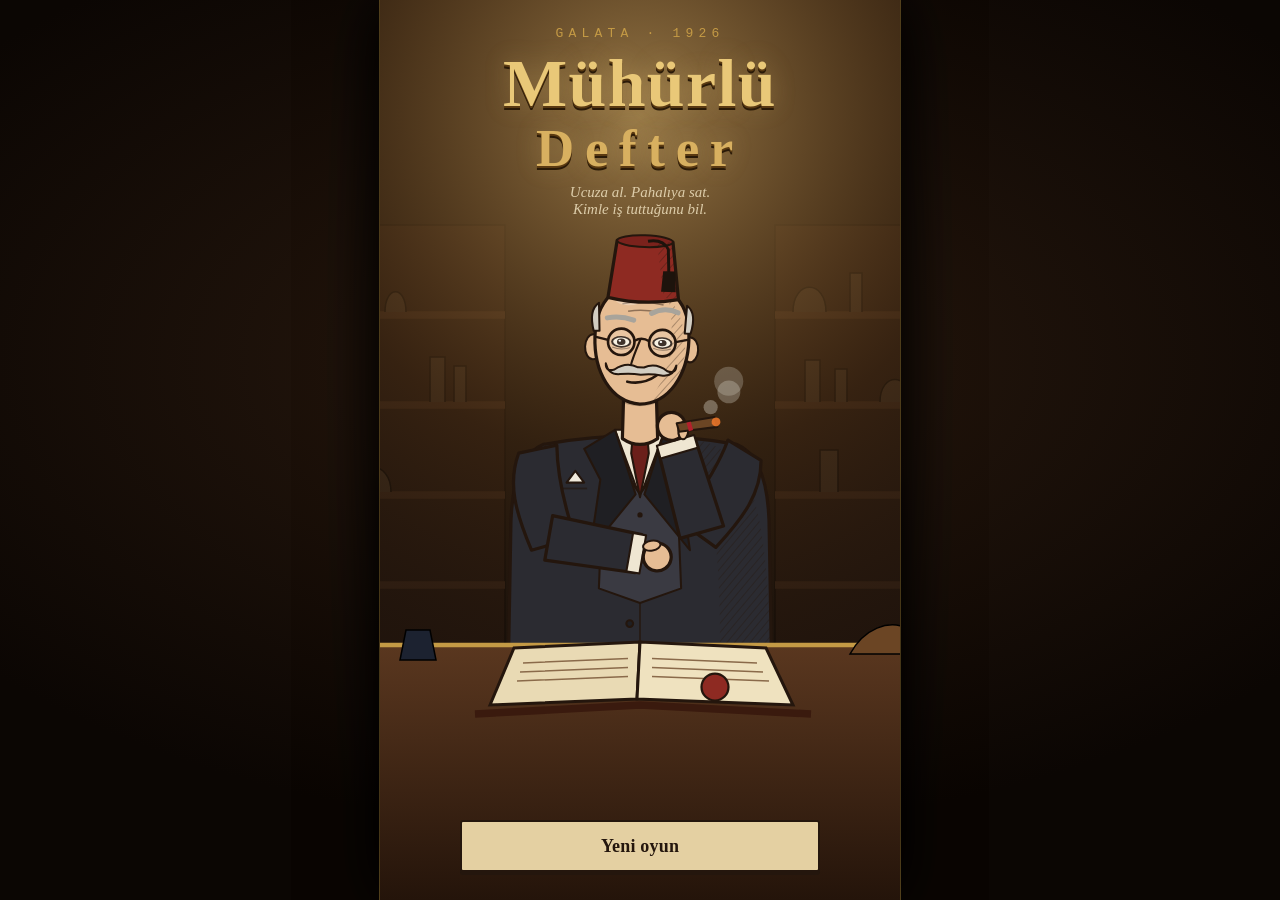
==== index.html @ f5102154 "Masaüstü düzeni, ses altyapısı ve pazarlık ayarı Geniş ekranda oyun ortada telefon genişliğinde bir " ====
<!doctype html>
<html lang="tr">
<head>
<meta charset="utf-8">
<meta name="viewport" content="width=device-width, initial-scale=1, maximum-scale=1, user-scalable=no, viewport-fit=cover">
<meta name="format-detection" content="telephone=no">
<title>Mühürlü Defter</title>
<link rel="stylesheet" href="style.css?v=2">
</head>
<body>
<svg width="0" height="0" style="position:absolute" aria-hidden="true">
  <defs>
    <pattern id="hatch" width="4" height="4" patternUnits="userSpaceOnUse" patternTransform="rotate(40)">
      <line x1="0" y1="0" x2="0" y2="4" stroke="#24160d" stroke-width="1.1"/>
    </pattern>
  </defs>
</svg>

<div id="app">
  <header id="hud">
    <div class="hud-time">
      <b id="hClock">09:00</b>
      <span id="hDate">3 Mayıs · Pazartesi</span>
    </div>
    <div class="hud-cash" id="hudCash">
      <svg viewBox="0 0 24 24" aria-hidden="true"><circle cx="12" cy="12" r="9" fill="#c49a45" stroke="#24160d" stroke-width="1.6"/><circle cx="12" cy="12" r="6" fill="none" stroke="#7a5a22" stroke-width="1"/><text x="12" y="16" text-anchor="middle" font-size="9" font-weight="700" fill="#4a3210">L</text></svg>
      <b id="hCash">0</b>
    </div>
    <div class="hud-heat" id="hudHeat" title="Polis dikkati">
      <svg viewBox="0 0 24 24" aria-hidden="true"><path d="M12,2 L14.6,8.6 L21.5,9 L16.2,13.3 L17.9,20 L12,16.2 L6.1,20 L7.8,13.3 L2.5,9 L9.4,8.6Z" fill="#8aa0c8" stroke="#24160d" stroke-width="1.4"/></svg>
      <div class="heat-bar"><i id="hHeat"></i></div>
      <span id="hHeatN">0</span>
    </div>
    <div class="hud-debt" id="hudDebt" title="Nuri Efendi'nin taksiti">
      <span class="lbl">Taksit</span>
      <div id="hDebt"></div>
    </div>
  </header>

  <main id="stage">
    <svg id="scene" viewBox="0 0 440 440" preserveAspectRatio="xMidYMid slice"></svg>
    <div id="speech" class="speech" hidden>
      <div class="sp-tag"><span id="spName"></span><small id="spRole"></small><span id="spPat" class="pat"></span></div>
      <p id="spText"></p>
    </div>
    <div id="fx"></div>
  </main>

  <section id="panel" class="panel"></section>

  <nav id="dock">
    <button data-open="depo"><svg viewBox="0 0 24 24"><path d="M3,8 L12,3 L21,8 V20 H3Z M3,8 H21 M9,20 V13 H15 V20" fill="none" stroke="currentColor" stroke-width="1.8" stroke-linejoin="round"/></svg><span>Depo</span></button>
    <button data-open="ekip"><svg viewBox="0 0 24 24"><circle cx="8" cy="8" r="3.2" fill="none" stroke="currentColor" stroke-width="1.8"/><circle cx="16.5" cy="9" r="2.6" fill="none" stroke="currentColor" stroke-width="1.6"/><path d="M2.5,20 C3,15 13,15 13.5,20 M13,15 C16,13.5 21,14.5 21.5,19" fill="none" stroke="currentColor" stroke-width="1.8" stroke-linecap="round"/></svg><span>Ekip</span></button>
    <button data-open="defter"><svg viewBox="0 0 24 24"><path d="M5,3 H18 A1,1 0 0 1 19,4 V21 H6 A2,2 0 0 1 4,19 V4 A1,1 0 0 1 5,3Z M4,18 A2,2 0 0 1 6,16 H19 M8,7 H15 M8,10 H13" fill="none" stroke="currentColor" stroke-width="1.8" stroke-linejoin="round"/><circle cx="15" cy="12.5" r="2" fill="#8e2a22"/></svg><span>Defter</span></button>
  </nav>
</div>

<div id="town" hidden>
  <div class="town-top">
    <b id="tDay">1. gece</b>
    <span class="t-stat"><i class="coin"></i><b id="tCash">0</b> L</span>
    <span class="t-stat heat">Dikkat <b id="tHeat">0</b></span>
  </div>
  <svg id="townMap" viewBox="0 0 440 820" preserveAspectRatio="xMidYMid meet"></svg>
  <div class="town-bottom">
    <p class="town-hint">İğnelere dokun: işlere adam ata, meyhanede ekip bul. Bitince dükkâna dön.</p>
    <div id="tCrew" class="chips"></div>
  </div>
</div>

<div id="sheet" hidden></div>

<div id="title">
  <svg id="titleScene" viewBox="0 0 440 600" preserveAspectRatio="xMidYMax slice" aria-hidden="true">
    <defs>
      <radialGradient id="tLamp" cx=".5" cy=".3" r=".7"><stop offset="0" stop-color="#ffcf7a" stop-opacity=".55"/><stop offset=".5" stop-color="#b9772e" stop-opacity=".15"/><stop offset="1" stop-color="#000" stop-opacity="0"/></radialGradient>
      <linearGradient id="tDesk" x1="0" y1="0" x2="0" y2="1"><stop offset="0" stop-color="#5a371f"/><stop offset="1" stop-color="#24140a"/></linearGradient>
    </defs>
    <rect width="440" height="600" fill="#1a110b"/>
    <g opacity=".55">
      <rect x="10" y="150" width="120" height="300" fill="#24160d" stroke="#0e0906"/>
      <rect x="310" y="150" width="120" height="300" fill="#24160d" stroke="#0e0906"/>
      <path d="M10,210 H130 M10,270 H130 M10,330 H130 M10,390 H130 M310,210 H430 M310,270 H430 M310,330 H430 M310,390 H430" stroke="#3a2416" stroke-width="5"/>
      <path d="M22,208 V180 H30 V208 M36,208 V186 H42 V208 M50,208 C50,190 64,190 64,208 M80,268 V238 H90 V268 M96,268 V244 H104 V268 M322,208 C322,186 344,186 344,208 M360,208 V182 H368 V208 M330,268 V240 H340 V268 M350,268 V246 H358 V268 M380,268 C380,248 400,248 400,268 M30,328 C30,306 54,306 54,328 M340,328 V300 H352 V328" fill="#3a2a1c" stroke="#0e0906"/>
    </g>
    <circle cx="220" cy="210" r="330" fill="url(#tLamp)"/>
    <g id="titleActor"></g>
    <path d="M-10,430 H450 V600 H-10Z" fill="url(#tDesk)"/>
    <path d="M-10,430 H450" stroke="#c49a45" stroke-width="3"/>
    <path d="M120,470 L136,432 L220,428 L218,466Z" fill="#e9dab4" stroke="#24160d" stroke-width="2"/>
    <path d="M218,466 L220,428 L304,432 L322,470Z" fill="#efe2bf" stroke="#24160d" stroke-width="2"/>
    <path d="M142,442 L212,439 M140,448 L212,445 M138,454 L212,451 M228,439 L298,442 M228,445 L302,448 M228,451 L306,454" stroke="#8a6a4a" stroke-width="1"/>
    <circle cx="270" cy="458" r="9" fill="#8e2a22" stroke="#24160d" stroke-width="1.5"/>
    <path d="M110,476 L220,470 L334,476" fill="none" stroke="#3a1a0e" stroke-width="5"/>
    <path d="M60,440 L64,420 H80 L84,440Z" fill="#1c2230" stroke="#000"/>
    <path d="M360,436 C370,418 386,414 396,418 L398,436Z" fill="#6b4524" stroke="#000"/>
  </svg>
  <div class="title-logo">
    <div class="t-kicker">Galata · 1926</div>
    <h1><span>Mühürlü</span><span>Defter</span></h1>
    <p class="t-tag">Ucuza al. Pahalıya sat. Kimle iş tuttuğunu bil.</p>
  </div>
  <div class="title-actions">
    <button id="btnCont" class="btn primary" hidden>Devam et</button>
    <button id="btnNew" class="btn">Yeni oyun</button>
  </div>
</div>

<script src="vo/manifest.js?v=2"></script>
<script src="js/data.js?v=2"></script>
<script src="js/audio.js?v=2"></script>
<script src="js/art.js?v=2"></script>
<script src="js/people.js?v=2"></script>
<script src="js/shop.js?v=2"></script>
<script src="js/town.js?v=2"></script>
<script src="js/game.js?v=2"></script>
</body>
</html>
---- style.css ----
:root {
  --ink: #24160d;
  --paper: #efe1bf;
  --paper-2: #e4d0a2;
  --paper-3: #cdb07a;
  --wood-0: #120a05;
  --wood-1: #1f130b;
  --wood-2: #3a2416;
  --wood-3: #5a371f;
  --brass: #c49a45;
  --brass-2: #e8c877;
  --red: #8e2a22;
  --green: #3d6a34;
  --blue: #23466e;
  --f-display: "Rockwell", "Rockwell Extra Bold", "Roboto Slab", "Georgia", serif;
  --f-body: "Baskerville", "Baskerville Old Face", "Georgia", "Times New Roman", serif;
  --f-data: "American Typewriter", "Courier New", monospace;
  color-scheme: dark;
}
* { box-sizing: border-box; -webkit-tap-highlight-color: transparent; }
[hidden] { display: none !important; }
html, body { height: 100%; margin: 0; overflow: hidden; }
body { background: radial-gradient(90% 70% at 50% 40%, #2a1a0f, #0b0603 75%), var(--wood-0); }
body {
  font-family: var(--f-body); color: var(--ink); font-size: 15px;
  -webkit-user-select: none; user-select: none; -webkit-touch-callout: none;
  -webkit-text-size-adjust: 100%; touch-action: manipulation; overscroll-behavior: none;
}
button { font: inherit; color: inherit; cursor: pointer; }
button:focus-visible { outline: 2px solid var(--brass-2); outline-offset: 2px; }
svg { display: block; }

/* ---------- uygulama çerçevesi ---------- */
#app, #town, #title { max-width: 520px; margin: 0 auto; }
@media (min-width: 560px) {
  #app, #town, #title { box-shadow: 0 0 0 1px rgba(196,154,69,.25), 0 0 60px rgba(0,0,0,.8); }
}
#app {
  position: fixed; inset: 0; display: flex; flex-direction: column;
  padding-top: env(safe-area-inset-top, 0px);
  background: var(--wood-1);
}
#hud {
  flex: 0 0 auto; display: grid; grid-template-columns: auto 1fr auto auto; align-items: center; gap: 10px;
  padding: 8px 14px 9px; color: var(--paper);
  background: linear-gradient(#2e1c10, #1f130b); border-bottom: 2px solid #0c0704;
  box-shadow: inset 0 -1px 0 rgba(196, 154, 69, .35);
}
.hud-time { display: flex; flex-direction: column; line-height: 1.05; }
.hud-time b { font-family: var(--f-data); font-size: 21px; color: var(--brass-2); letter-spacing: .02em; font-variant-numeric: tabular-nums; }
.hud-time span { font-size: 11.5px; opacity: .75; }
.hud-cash { display: flex; align-items: center; gap: 6px; justify-self: start; padding: 3px 10px 3px 4px; border-radius: 20px; background: rgba(0,0,0,.28); border: 1px solid rgba(196,154,69,.35); }
.hud-cash svg { width: 24px; height: 24px; }
.hud-cash b { font-family: var(--f-data); font-size: 18px; font-variant-numeric: tabular-nums; }
.hud-cash.bump-pos { animation: bumpPos .7s; }
.hud-cash.bump-neg { animation: bumpNeg .7s; }
@keyframes bumpPos { 30% { transform: scale(1.12); background: rgba(61,106,52,.6); } }
@keyframes bumpNeg { 30% { transform: scale(.94); background: rgba(142,42,34,.6); } }
.hud-heat { display: flex; align-items: center; gap: 5px; }
.hud-heat svg { width: 18px; height: 18px; }
.heat-bar { width: 42px; height: 7px; border-radius: 4px; background: rgba(0,0,0,.45); overflow: hidden; border: 1px solid rgba(255,255,255,.12); }
.heat-bar i { display: block; height: 100%; width: var(--v, 0%); background: linear-gradient(90deg, #7c96c4, #d0543f); transition: width .5s; }
.hud-heat span { font-family: var(--f-data); font-size: 12px; min-width: 16px; opacity: .85; }
.hud-heat.hot svg { animation: siren 1s infinite; }
@keyframes siren { 50% { filter: drop-shadow(0 0 4px #e0503c) hue-rotate(160deg); } }
.hud-debt { display: flex; flex-direction: column; align-items: flex-end; line-height: 1.05; padding-left: 10px; border-left: 1px solid rgba(196,154,69,.3); }
.hud-debt .lbl { font-size: 9.5px; letter-spacing: .12em; text-transform: uppercase; opacity: .6; }
.hud-debt b { font-family: var(--f-data); font-size: 14px; color: #f0c8b8; }
.hud-debt #hDebt { display: flex; flex-direction: column; align-items: flex-end; }
.hud-debt #hDebt span { font-size: 11px; opacity: .8; }
.hud-debt.urgent b { color: #ff8a70; animation: pulse 1.2s infinite; }
@keyframes pulse { 50% { opacity: .55; } }

#stage { position: relative; flex: 1 1 auto; min-height: 250px; overflow: hidden; background: #33402f; }
#scene { position: absolute; inset: 0; width: 100%; height: 100%; }
#scene .tap { cursor: pointer; }
.svg-sign { font-family: var(--f-display); font-size: 9px; font-weight: 700; fill: var(--red); letter-spacing: .12em; }

/* konuşma balonu */
.speech {
  position: absolute; top: 10px; left: 12px; max-width: min(56%, 270px);
  background: var(--paper); border: 2px solid var(--ink); border-radius: 3px;
  box-shadow: 3px 4px 0 rgba(0,0,0,.35); padding: 0 12px 10px;
  animation: speechIn .25s ease-out;
}
@keyframes speechIn { from { transform: translateY(-6px) scale(.97); opacity: 0; } }
.sp-tag {
  display: flex; align-items: baseline; gap: 6px; margin: 0 -12px 7px; padding: 4px 12px;
  background: var(--tag, #6b4b2c); color: #f6ecd3; border-bottom: 2px solid var(--ink);
}
.sp-tag span:first-child { font-family: var(--f-display); font-weight: 700; font-size: 13.5px; }
.sp-tag small { font-size: 11px; opacity: .85; font-style: italic; }
.pat { margin-left: auto; display: flex; gap: 3px; }
.pat i { width: 7px; height: 7px; border-radius: 50%; border: 1px solid #f6ecd3; opacity: .5; }
.pat i.on { background: #f6ecd3; opacity: 1; }
#spText { margin: 0; font-size: 15px; line-height: 1.34; min-height: 1.3em; }
.speech.wait::after { content: "▸ dokun"; display: block; text-align: right; font-size: 11px; font-style: italic; opacity: .6; animation: pulse 1.2s infinite; }

/* efektler */
#fx { position: absolute; inset: 0; pointer-events: none; }
.float { position: absolute; left: 50%; top: 45%; transform: translateX(-50%); font-family: var(--f-display); font-weight: 700; font-size: 20px;
  text-shadow: 0 2px 0 rgba(0,0,0,.6), 0 0 10px rgba(0,0,0,.5); animation: floatUp 1.6s ease-out forwards; white-space: nowrap; }
.float.big { font-size: 30px; }
.float.at-hud { top: 6px; font-size: 17px; }
.float.pos { color: #b9e3a0; } .float.neg { color: #ff9b86; } .float.heat { color: #a9c0ea; }
@keyframes floatUp { 0% { opacity: 0; transform: translate(-50%, 10px) scale(.8); } 15% { opacity: 1; transform: translate(-50%, 0) scale(1.05); } 100% { opacity: 0; transform: translate(-50%, -46px); } }

/* ---------- alt panel ---------- */
.panel {
  flex: 0 0 auto; height: 40%; min-height: 236px; overflow-y: auto; -webkit-overflow-scrolling: touch;
  padding: 12px 14px 12px; display: flex; flex-direction: column; gap: 10px;
  background:
    radial-gradient(120% 80% at 20% 0%, rgba(255,255,255,.35), transparent 60%),
    radial-gradient(90% 60% at 100% 100%, rgba(120,80,30,.18), transparent 70%),
    var(--paper);
  border-top: 3px solid var(--ink); box-shadow: 0 -6px 14px rgba(0,0,0,.4);
}
.card { display: grid; grid-template-columns: 104px 1fr; gap: 12px; align-items: stretch; }
.card.small { grid-template-columns: 70px 1fr; }
.card-art {
  position: relative; border: 2px solid var(--ink); border-radius: 3px; background:
    radial-gradient(circle at 50% 40%, color-mix(in srgb, var(--rar) 26%, #f7ecd0), #e3cf9e 75%);
  box-shadow: inset 0 0 0 3px color-mix(in srgb, var(--rar) 55%, transparent);
  aspect-ratio: 1; max-width: 100%; overflow: hidden;
}
.card-art .item-svg { width: 100%; height: 100%; }
.card.small .card-art { height: 70px; }
.card-info { min-width: 0; display: flex; flex-direction: column; gap: 2px; }
.card-name { font-family: var(--f-display); font-weight: 700; font-size: 17px; line-height: 1.1; text-wrap: balance; padding-top: 2px; }
.card.small .card-name { font-size: 15px; }
.card-rar { font-size: 12.5px; font-style: italic; }
.card-rar span { font-style: normal; font-weight: 700; }
.card dl { display: grid; grid-template-columns: auto 1fr; gap: 1px 10px; margin: 5px 0 0; font-size: 13.5px; }
.card.small dl { display: none; }
.card dt { opacity: .65; }
.card dd { margin: 0; font-family: var(--f-data); font-size: 13px; }
.card dd.est { font-weight: 700; }
.unk { display: inline-block; width: 18px; text-align: center; border-radius: 3px; background: rgba(36,22,13,.12); font-weight: 700; }
.pos { color: var(--green); } .neg { color: var(--red); } .ink { color: var(--ink); }
.tag-stolen { position: absolute; left: 4px; bottom: 4px; font-size: 10px; font-weight: 700; letter-spacing: .06em; color: #fff; background: var(--red); padding: 1px 5px; border-radius: 2px; }

.stamp-slot { position: absolute; inset: 0; display: grid; place-items: center; pointer-events: none; }
.stamp {
  font-family: var(--f-display); font-weight: 700; font-size: 15px; letter-spacing: .06em; padding: 3px 7px;
  border: 3px double currentColor; border-radius: 3px; transform: rotate(-12deg); background: rgba(247,236,208,.82);
  animation: stampIn .35s cubic-bezier(.2,1.6,.4,1) both; white-space: nowrap; max-width: 96%; overflow: hidden; text-overflow: ellipsis;
}
.stamp.pos { color: var(--green); } .stamp.neg { color: var(--red); } .stamp.ink { color: var(--blue); }
@keyframes stampIn { from { transform: rotate(-12deg) scale(2.4); opacity: 0; } }

.tool-anim { position: absolute; width: 44%; color: var(--ink); filter: drop-shadow(1px 2px 0 rgba(0,0,0,.35)); pointer-events: none; }
.tool-anim svg { width: 100%; height: auto; }
.tool-c { animation: lens 1s ease-in-out forwards; }
@keyframes lens { 0% { left: 5%; top: 5%; } 30% { left: 50%; top: 20%; } 60% { left: 15%; top: 50%; } 100% { left: 50%; top: 50%; opacity: 0; } }
.tool-a { left: 28%; top: 30%; animation: rub 1s ease-in-out forwards; }
@keyframes rub { 0%,100% { transform: translateX(-30%); } 25%,75% { transform: translateX(30%); } 50% { transform: translateX(-20%); } 100% { opacity: 0; } }
.tool-p { left: 28%; top: 28%; animation: flip 1s ease-in-out forwards; }
@keyframes flip { 0% { transform: perspective(200px) rotateY(0); } 50% { transform: perspective(200px) rotateY(180deg); } 100% { transform: perspective(200px) rotateY(360deg); opacity: 0; } }

.offer-row { display: flex; gap: 10px; align-items: stretch; }
.offer, .pl { flex: 1; display: flex; flex-direction: column; justify-content: center; padding: 5px 10px; border: 2px solid var(--ink); border-radius: 3px; background: rgba(255,255,255,.35); }
.offer span, .pl span { font-size: 11px; letter-spacing: .1em; text-transform: uppercase; opacity: .65; }
.offer b { font-family: var(--f-display); font-size: 24px; line-height: 1.05; font-variant-numeric: tabular-nums; }
.pl b { font-family: var(--f-data); font-size: 16px; }
.pl.pos { border-color: var(--green); background: rgba(61,106,52,.1); }
.pl.neg { border-color: var(--red); background: rgba(142,42,34,.08); }
.pl.mid { border-style: dashed; }

.tools { display: grid; grid-template-columns: repeat(3, 1fr); gap: 7px; }
.tool {
  display: grid; grid-template-columns: 26px 1fr; grid-template-rows: auto auto; column-gap: 6px; align-items: center; text-align: left;
  padding: 6px 7px; border: 1.5px solid var(--ink); border-radius: 3px; background: var(--paper-2); box-shadow: 0 2px 0 var(--ink);
}
.tool svg { grid-row: span 2; width: 26px; height: 26px; color: var(--wood-2); }
.tool span { font-weight: 700; font-size: 12.5px; line-height: 1.1; }
.tool small { font-size: 10.5px; opacity: .7; line-height: 1.1; }
.tool:active:not(:disabled) { transform: translateY(2px); box-shadow: none; }
.tool:disabled { opacity: .45; box-shadow: none; cursor: default; }

.acts { display: flex; gap: 8px; flex-wrap: wrap; }
.btn {
  flex: 1 1 0; min-width: max-content; min-height: 44px; padding: 8px 12px; border: 2px solid var(--ink); border-radius: 3px;
  background: var(--paper-2); font-family: var(--f-display); font-weight: 700; font-size: 15px; letter-spacing: .01em;
  box-shadow: 0 3px 0 var(--ink); transition: transform .06s;
}
.btn:active:not(:disabled) { transform: translateY(3px); box-shadow: 0 0 0 var(--ink); }
.btn.primary { background: #3d6a34; color: #f5ecd4; }
.btn.danger { background: #efe1bf; color: var(--red); }
.btn.small { min-height: 36px; font-size: 13px; flex: 0 0 auto; }
.btn:disabled { opacity: .45; box-shadow: none; cursor: default; }
.hint { margin: -2px 0 0; font-size: 12.5px; font-style: italic; opacity: .75; }
.warn { margin: 0; font-size: 13px; color: var(--red); font-weight: 700; }
.note { font-size: 15px; padding: 10px 12px; border: 1.5px dashed var(--ink); border-radius: 3px; background: rgba(255,255,255,.3); }
.note.center { text-align: center; font-style: italic; }
.muted { opacity: .65; font-style: italic; margin: 6px 0; }

.haggle { display: flex; flex-direction: column; gap: 9px; }
.hg-label { font-family: var(--f-display); font-weight: 700; display: flex; justify-content: space-between; align-items: baseline; }
.hg-label small { font-family: var(--f-body); font-weight: 400; font-size: 12.5px; opacity: .75; }
.hg-row { display: grid; grid-template-columns: auto auto 1fr auto auto; gap: 6px; align-items: center; }
.step { min-width: 44px; min-height: 44px; border: 2px solid var(--ink); border-radius: 3px; background: var(--paper-2); font-family: var(--f-data); font-size: 15px; box-shadow: 0 2px 0 var(--ink); }
.step:active { transform: translateY(2px); box-shadow: none; }
#hgOut { text-align: center; font-family: var(--f-display); font-weight: 700; font-size: 28px; font-variant-numeric: tabular-nums; }
#hgRange { -webkit-appearance: none; appearance: none; width: 100%; height: 26px; background: transparent; }
#hgRange::-webkit-slider-runnable-track { height: 8px; border-radius: 4px; background: linear-gradient(90deg, #b8a37a, #7a5a36); border: 1.5px solid var(--ink); }
#hgRange::-webkit-slider-thumb { -webkit-appearance: none; width: 26px; height: 26px; margin-top: -10px; border-radius: 50%; background: var(--brass); border: 2px solid var(--ink); box-shadow: 0 2px 0 var(--ink); }

.idle-wrap { display: flex; flex-direction: column; align-items: center; gap: 6px; padding: 8px 0 2px; text-align: center; }
.idle-wrap p { margin: 0; font-style: italic; opacity: .8; }
.idle-clock { font-family: var(--f-data); font-size: 30px; color: var(--wood-3); }
.idle-wrap .acts { width: 100%; max-width: 280px; margin-top: 6px; }
.seal-wrap { display: flex; flex-direction: column; align-items: center; gap: 8px; padding: 10px 0; }
.seal-wrap p { margin: 0; font-style: italic; }
.seal {
  display: inline-grid; place-items: center; min-width: 120px; height: 120px; padding: 0 18px; border-radius: 50%;
  background: radial-gradient(circle at 40% 35%, #c2463a, #7a1c16 70%); color: #f6d9c8; border: 3px solid #5a120e;
  font-family: var(--f-display); font-weight: 700; font-size: 16px; letter-spacing: .08em; text-align: center; line-height: 1.1;
  box-shadow: 0 4px 0 #3a0b08, inset 0 0 0 6px rgba(255,255,255,.08); animation: stampIn .45s cubic-bezier(.2,1.6,.4,1) both; transform: rotate(-8deg);
}
.seal.red { background: radial-gradient(circle at 40% 35%, #555, #1c1c1c 70%); border-color: #000; }

#dock {
  flex: 0 0 auto; display: grid; grid-template-columns: repeat(3, 1fr); gap: 0;
  padding: 0 8px env(safe-area-inset-bottom, 0px); background: linear-gradient(#24160d, #150d07); border-top: 1px solid rgba(196,154,69,.3);
}
#dock button { display: flex; flex-direction: column; align-items: center; gap: 2px; padding: 7px 0 6px; border: 0; background: none; color: var(--paper); opacity: .85; }
#dock button svg { width: 24px; height: 24px; color: var(--brass-2); }
#dock button span { font-size: 11.5px; letter-spacing: .06em; }
#dock button:active { opacity: .6; }

/* ---------- sayfalar ---------- */
#sheet { position: fixed; inset: 0; z-index: 30; display: flex; align-items: flex-end; justify-content: center; background: rgba(8,5,3,0); transition: background .22s; }
#sheet.open { background: rgba(8,5,3,.62); }
.sheet-card {
  width: 100%; max-width: 560px; max-height: 88%; overflow-y: auto; -webkit-overflow-scrolling: touch;
  padding: 18px 16px calc(16px + env(safe-area-inset-bottom, 0px)); display: flex; flex-direction: column; gap: 10px;
  background: radial-gradient(120% 60% at 30% 0%, rgba(255,255,255,.35), transparent 60%), var(--paper);
  border-top: 3px solid var(--ink); border-radius: 10px 10px 0 0; box-shadow: 0 -10px 30px rgba(0,0,0,.5);
  transform: translateY(100%); transition: transform .24s cubic-bezier(.2,.9,.3,1);
}
#sheet.open .sheet-card { transform: none; }
.sh-title { margin: 0; font-family: var(--f-display); font-size: 24px; line-height: 1.1; text-wrap: balance; }
.sh-sub { margin: -6px 0 0; font-style: italic; opacity: .7; }
.sh-h3 { margin: 6px 0 0; font-family: var(--f-display); font-size: 16px; }
.sheet-card p { margin: 0; line-height: 1.4; }
.totals { display: flex; flex-direction: column; border: 2px solid var(--ink); border-radius: 3px; background: rgba(255,255,255,.3); }
.totals > div { display: flex; justify-content: space-between; gap: 12px; padding: 6px 10px; border-top: 1px dashed rgba(36,22,13,.3); }
.totals > div:first-child { border-top: 0; }
.totals span { opacity: .75; }
.totals b { font-family: var(--f-data); font-size: 14px; text-align: right; }
.totals .big b { font-size: 18px; }
.ledger-wrap { overflow-x: auto; }
table.ledger { width: 100%; border-collapse: collapse; font-size: 13px; background: repeating-linear-gradient(transparent 0 25px, rgba(36,22,13,.12) 25px 26px); }
.ledger th { text-align: left; font-size: 10.5px; letter-spacing: .1em; text-transform: uppercase; opacity: .6; padding: 4px 4px; border-bottom: 2px solid var(--ink); }
.ledger td { padding: 5px 4px; vertical-align: top; }
.ledger td:first-child { font-family: var(--f-data); font-size: 12px; opacity: .7; }
.ledger .n { text-align: right; font-family: var(--f-data); white-space: nowrap; }

.inv-list { display: flex; flex-direction: column; gap: 7px; }
.inv-row { display: grid; grid-template-columns: 52px 1fr auto; gap: 10px; align-items: center; text-align: left; padding: 5px 8px 5px 5px; border: 1.5px solid var(--ink); border-left: 5px solid var(--rar); border-radius: 3px; background: rgba(255,255,255,.35); }
.inv-row svg { width: 52px; height: 52px; }
.inv-n { display: flex; flex-direction: column; min-width: 0; }
.inv-n b { font-family: var(--f-display); font-size: 14.5px; }
.inv-n small { font-size: 12px; opacity: .85; }
.inv-n i { font-style: normal; font-weight: 700; }
.inv-v { display: flex; flex-direction: column; align-items: flex-end; font-family: var(--f-data); font-size: 14px; }
.inv-v small { font-family: var(--f-body); font-size: 10.5px; opacity: .65; }

.crew-list { display: flex; flex-direction: column; gap: 8px; }
.crew-list > .btn { align-self: flex-end; margin-top: -4px; }
.crew-card { display: grid; grid-template-columns: 86px 1fr; gap: 10px; padding: 8px; border: 1.5px solid var(--ink); border-radius: 3px; background: rgba(255,255,255,.35); }
.crew-pt { width: 86px; height: 94px; border: 1.5px solid var(--ink); border-radius: 3px; background: radial-gradient(circle at 50% 30%, #6b5a3e, #2a1a0e); overflow: hidden; }
.crew-pt svg { width: 100%; height: 100%; }
.crew-name { font-family: var(--f-display); font-weight: 700; font-size: 16px; }
.crew-role { font-size: 12.5px; font-style: italic; margin-bottom: 3px; }
.stat { display: grid; grid-template-columns: 64px 1fr 14px; gap: 6px; align-items: center; font-size: 12px; }
.stat i { height: 6px; border-radius: 3px; background: linear-gradient(90deg, var(--brass) var(--v), rgba(36,22,13,.15) var(--v)); border: 1px solid rgba(36,22,13,.4); }
.stat b { font-family: var(--f-data); font-size: 12px; }
.crew-perk { font-size: 12px; margin-top: 3px; opacity: .8; }
.crew-wage { font-size: 12px; font-family: var(--f-data); margin-top: 2px; }
.panel .crew-card { background: rgba(255,255,255,.25); }

.debts { display: flex; flex-direction: column; gap: 6px; }
.debt { position: relative; display: flex; justify-content: space-between; align-items: center; padding: 8px 10px; border: 1.5px solid var(--ink); border-radius: 3px; background: rgba(255,255,255,.3); }
.debt b { font-family: var(--f-data); }
.debt.paid { opacity: .8; }
.debt.paid b { text-decoration: line-through; }
.mini-seal { position: absolute; right: 70px; top: 50%; transform: translateY(-50%) rotate(-10deg); font-style: normal; font-family: var(--f-display); font-weight: 700; font-size: 11px; color: #f6d9c8; background: var(--red); padding: 2px 6px; border-radius: 10px; }

.chance { display: grid; grid-template-columns: auto 1fr auto; gap: 8px; align-items: center; }
.chance span { font-size: 13px; opacity: .75; }
.chance b { font-family: var(--f-display); font-size: 20px; }
.meter { height: 12px; border: 1.5px solid var(--ink); border-radius: 6px; overflow: hidden; background: rgba(36,22,13,.12); }
.meter i { display: block; height: 100%; width: var(--v); background: linear-gradient(90deg, #8e2a22, #c49a45 50%, #3d6a34); transition: width .3s; }
.pick-list { display: flex; flex-direction: column; gap: 6px; }
.pick { display: flex; flex-direction: column; align-items: flex-start; padding: 8px 12px; border: 1.5px solid var(--ink); border-radius: 3px; background: rgba(255,255,255,.3); text-align: left; }
.pick b { font-family: var(--f-display); }
.pick small { font-size: 12px; opacity: .75; }
.pick.on { background: #3d6a34; color: #f5ecd4; }
.pick:disabled { opacity: .45; }

.paper { padding: 10px 12px; border: 2px solid var(--ink); background: #f3e9cf; box-shadow: 3px 3px 0 rgba(0,0,0,.2); }
.paper-mast { font-family: var(--f-display); font-weight: 700; font-size: 28px; text-align: center; border-bottom: 3px double var(--ink); padding-bottom: 2px; letter-spacing: .02em; }
.paper-date { font-size: 11px; text-align: center; padding: 3px 0; border-bottom: 1px solid var(--ink); font-style: italic; }
.paper-head { font-family: var(--f-display); font-size: 19px; line-height: 1.15; margin: 8px 0 6px; text-wrap: balance; }
.paper-col { font-size: 14px; }
.report { margin: 0; padding-left: 18px; display: flex; flex-direction: column; gap: 3px; font-size: 14px; }
.end { display: flex; flex-direction: column; align-items: center; gap: 12px; text-align: center; padding-top: 6px; }
.end .totals, .end .acts { width: 100%; }

/* ---------- gece ---------- */
#town { position: fixed; inset: 0; z-index: 20; display: flex; flex-direction: column; background: #241f1a; color: var(--paper);
  padding-top: env(safe-area-inset-top, 0px); animation: fadeIn .6s; }
@keyframes fadeIn { from { opacity: 0; } }
.town-top { display: flex; align-items: center; gap: 14px; padding: 10px 14px; background: rgba(10,8,12,.8); border-bottom: 1px solid rgba(196,154,69,.3); }
.town-top b#tDay { font-family: var(--f-display); font-size: 19px; color: var(--brass-2); margin-right: auto; }
.t-stat { font-family: var(--f-data); font-size: 14px; display: flex; align-items: center; gap: 4px; }
.t-stat .coin { width: 14px; height: 14px; border-radius: 50%; background: var(--brass); border: 1.5px solid #000; }
.t-stat.heat b { color: #a9c0ea; }
#townMap { flex: 1 1 auto; width: 100%; min-height: 0; }
.town-bottom { padding: 8px 12px calc(10px + env(safe-area-inset-bottom, 0px)); background: rgba(10,8,12,.85); border-top: 1px solid rgba(196,154,69,.3); }
.town-hint { margin: 0 0 6px; font-size: 12.5px; font-style: italic; opacity: .7; }
.chips { display: flex; gap: 6px; overflow-x: auto; padding-bottom: 2px; }
.chip { flex: 0 0 auto; display: flex; flex-direction: column; padding: 4px 10px; border-radius: 14px; background: #3d6a34; border: 1px solid rgba(255,255,255,.2); }
.chip b { font-size: 12.5px; font-family: var(--f-display); }
.chip small { font-size: 10.5px; opacity: .8; }
.chip.busy { background: #6b4b2c; }
.chip.off { background: #3a3a3e; opacity: .8; }
.pin { cursor: pointer; }
.pin .pulse { transform-box: fill-box; transform-origin: center; animation: pinPulse 1.8s ease-out infinite; }
@keyframes pinPulse { from { transform: scale(1); opacity: .9; } to { transform: scale(1.9); opacity: 0; } }
.pin.home .pulse, .pin.bribe .pulse, .pin.recruit .pulse { animation-duration: 2.8s; }
.pin:active > circle:nth-of-type(2) { fill: #fff; }
.svg-label { font-family: var(--f-display); font-size: 10.5px; font-weight: 700; fill: #f3e6c4; }
.svg-badge { font-family: var(--f-data); font-size: 10px; fill: #fff; font-weight: 700; }
.svg-token { font-family: var(--f-display); font-size: 10px; font-weight: 700; fill: #24160d; }
.twin { animation: flicker 5s infinite; }
@keyframes flicker { 0%, 100% { opacity: .95; } 48% { opacity: .95; } 50% { opacity: .5; } 52% { opacity: .9; } 80% { opacity: .75; } }
.star { animation: twinkleS 3s infinite ease-in-out; }
@keyframes twinkleS { 50% { opacity: .2; } }
.wave { animation: waveX 6s linear infinite; }
@keyframes waveX { to { transform: translateX(40px); } }

/* eşya animasyonları */
.twinkle { transform-box: fill-box; transform-origin: center; animation: sparkle 2.4s infinite; }
@keyframes sparkle { 0%, 60%, 100% { transform: scale(0); opacity: 0; } 75% { transform: scale(1); opacity: 1; } }
.flame { transform-box: fill-box; animation: flame .5s infinite alternate ease-in-out; }
@keyframes flame { to { transform: scale(.85, 1.15) skewX(4deg); } }
.steam { animation: steam 2.5s infinite; }
@keyframes steam { 0% { transform: translateY(4px); opacity: 0; } 40% { opacity: 1; } 100% { transform: translateY(-8px); opacity: 0; } }

/* ---------- açılış ---------- */
#title { position: fixed; inset: 0; z-index: 40; background: #1a110b; overflow: hidden; transition: opacity .5s, transform .5s; }
#title.out { opacity: 0; transform: scale(1.04); pointer-events: none; }
#titleScene { position: absolute; inset: 0; width: 100%; height: 100%; }
.title-logo { position: absolute; left: 0; right: 0; top: calc(env(safe-area-inset-top, 0px) + 26px); text-align: center; color: var(--paper); padding: 0 16px; }
.t-kicker { font-family: var(--f-data); font-size: 13px; letter-spacing: .4em; text-transform: uppercase; color: var(--brass); }
.title-logo h1 {
  margin: 6px 0 4px; display: flex; flex-direction: column; line-height: 1.08;
  font-family: var(--f-display); font-weight: 700; font-size: clamp(44px, 14vw, 68px); letter-spacing: .02em;
  color: #e9c878; text-shadow: 0 2px 0 #5a3a12, 0 4px 0 #2a1a08, 0 0 24px rgba(232,200,120,.25);
}
.title-logo h1 span:last-child { font-size: .78em; letter-spacing: .2em; color: #d8b060; }
.t-tag { margin: 6px auto 0; font-style: italic; font-size: 15px; opacity: .85; max-width: 34ch; text-wrap: balance; }
.title-actions { position: absolute; left: 16px; right: 16px; bottom: calc(env(safe-area-inset-bottom, 0px) + 28px); display: flex; flex-direction: column; gap: 10px; max-width: 360px; margin: 0 auto; }
.title-actions .btn { font-size: 18px; min-height: 52px; }

@media (prefers-reduced-motion: reduce) {
  *, *::before, *::after { animation-duration: .01ms !important; animation-iteration-count: 1 !important; transition-duration: .01ms !important; }
}
@media (max-height: 700px) {
  .card { grid-template-columns: 84px 1fr; }
  .card dl { font-size: 12.5px; }
  .hint { display: none; }
  #hud { padding-block: 5px 6px; }
}
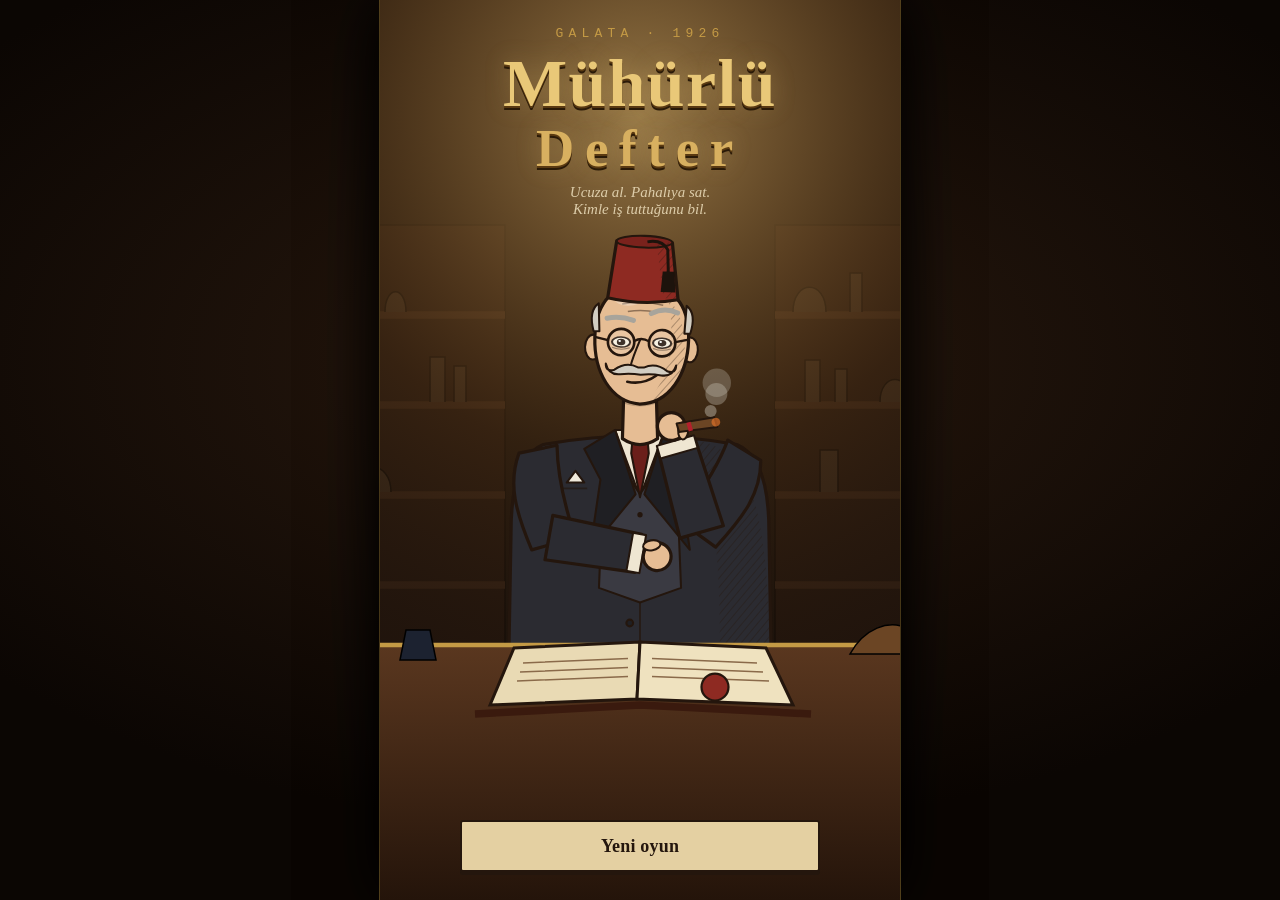
==== commit e9722374: "Karakter seslendirmesi eklendi Her karakterin tınısı ses tasarımıyla ayrı üretildi (yaşlı tefeci, ko" ====
--- a/index.html
+++ b/index.html
@@ -5,7 +5,7 @@
 <meta name="viewport" content="width=device-width, initial-scale=1, maximum-scale=1, user-scalable=no, viewport-fit=cover">
 <meta name="format-detection" content="telephone=no">
 <title>Mühürlü Defter</title>
-<link rel="stylesheet" href="style.css?v=2">
+<link rel="stylesheet" href="style.css?v=3">
 </head>
 <body>
 <svg width="0" height="0" style="position:absolute" aria-hidden="true">
@@ -106,13 +106,13 @@
   </div>
 </div>
 
-<script src="vo/manifest.js?v=2"></script>
-<script src="js/data.js?v=2"></script>
-<script src="js/audio.js?v=2"></script>
-<script src="js/art.js?v=2"></script>
-<script src="js/people.js?v=2"></script>
-<script src="js/shop.js?v=2"></script>
-<script src="js/town.js?v=2"></script>
-<script src="js/game.js?v=2"></script>
+<script src="vo/manifest.js?v=3"></script>
+<script src="js/data.js?v=3"></script>
+<script src="js/audio.js?v=3"></script>
+<script src="js/art.js?v=3"></script>
+<script src="js/people.js?v=3"></script>
+<script src="js/shop.js?v=3"></script>
+<script src="js/town.js?v=3"></script>
+<script src="js/game.js?v=3"></script>
 </body>
 </html>
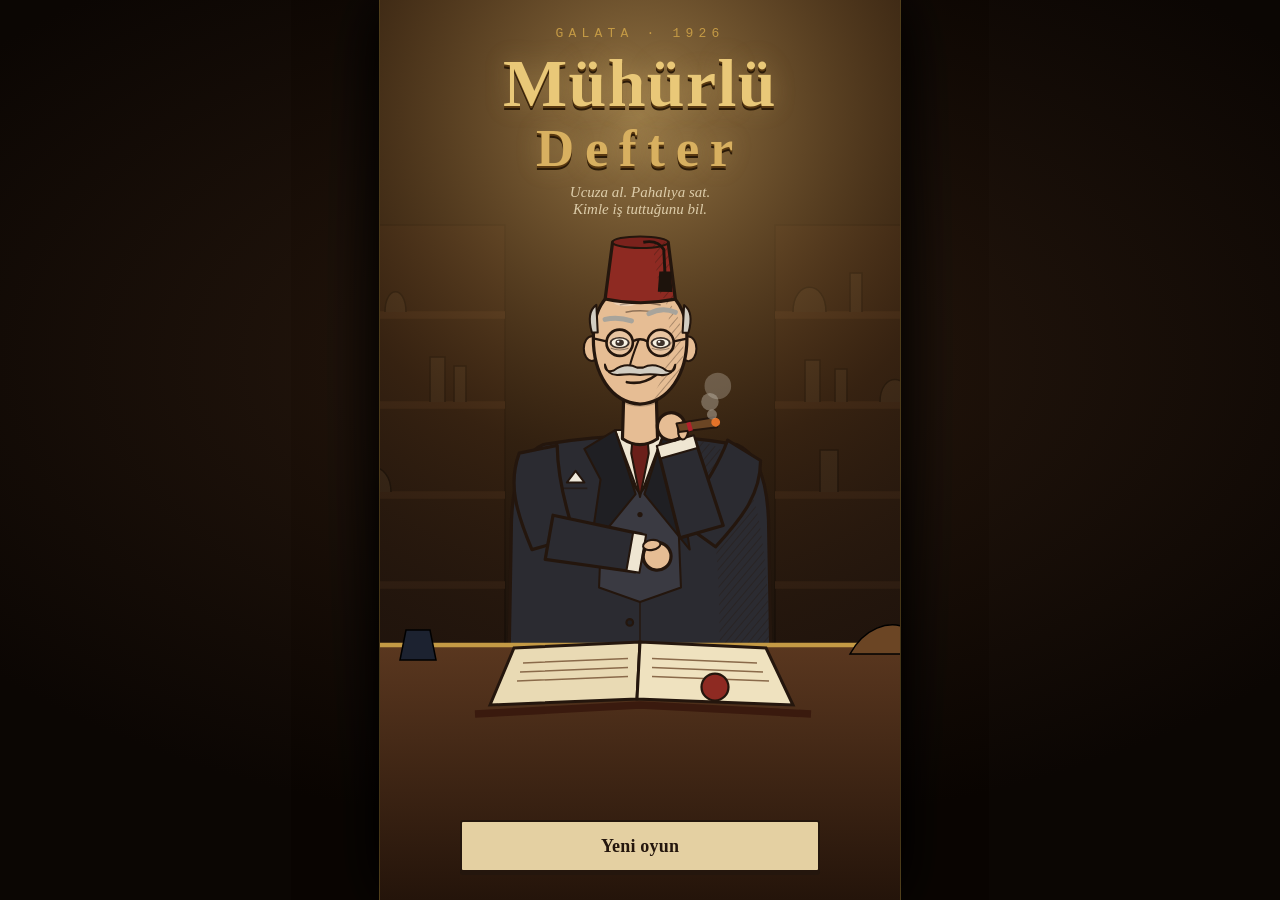
==== commit a2fec550: "Denge, rehber, inceleme oyunları, sipariş, mezat, geliştirmeler ve hikâye Ekonomi ayrı modüle (econ." ====
--- a/index.html
+++ b/index.html
@@ -5,7 +5,7 @@
 <meta name="viewport" content="width=device-width, initial-scale=1, maximum-scale=1, user-scalable=no, viewport-fit=cover">
 <meta name="format-detection" content="telephone=no">
 <title>Mühürlü Defter</title>
-<link rel="stylesheet" href="style.css?v=3">
+<link rel="stylesheet" href="style.css?v=4">
 </head>
 <body>
 <svg width="0" height="0" style="position:absolute" aria-hidden="true">
@@ -26,8 +26,12 @@
       <svg viewBox="0 0 24 24" aria-hidden="true"><circle cx="12" cy="12" r="9" fill="#c49a45" stroke="#24160d" stroke-width="1.6"/><circle cx="12" cy="12" r="6" fill="none" stroke="#7a5a22" stroke-width="1"/><text x="12" y="16" text-anchor="middle" font-size="9" font-weight="700" fill="#4a3210">L</text></svg>
       <b id="hCash">0</b>
     </div>
+    <div class="hud-rep" id="hudRep" title="İtibar">
+      <svg viewBox="0 0 24 24" aria-hidden="true"><path d="M12,2 L14.6,8.6 L21.5,9 L16.2,13.3 L17.9,20 L12,16.2 L6.1,20 L7.8,13.3 L2.5,9 L9.4,8.6Z" fill="#e8c877" stroke="#24160d" stroke-width="1.4"/></svg>
+      <span id="hRep">30</span>
+    </div>
     <div class="hud-heat" id="hudHeat" title="Polis dikkati">
-      <svg viewBox="0 0 24 24" aria-hidden="true"><path d="M12,2 L14.6,8.6 L21.5,9 L16.2,13.3 L17.9,20 L12,16.2 L6.1,20 L7.8,13.3 L2.5,9 L9.4,8.6Z" fill="#8aa0c8" stroke="#24160d" stroke-width="1.4"/></svg>
+      <svg viewBox="0 0 24 24" aria-hidden="true"><path d="M12,2 L20,5 V11 C20,16 16.5,19.5 12,22 C7.5,19.5 4,16 4,11 V5Z" fill="#8aa0c8" stroke="#24160d" stroke-width="1.4"/><path d="M9,11 L11,13 L15,9" fill="none" stroke="#24160d" stroke-width="1.6"/></svg>
       <div class="heat-bar"><i id="hHeat"></i></div>
       <span id="hHeatN">0</span>
     </div>
@@ -51,6 +55,7 @@
   <nav id="dock">
     <button data-open="depo"><svg viewBox="0 0 24 24"><path d="M3,8 L12,3 L21,8 V20 H3Z M3,8 H21 M9,20 V13 H15 V20" fill="none" stroke="currentColor" stroke-width="1.8" stroke-linejoin="round"/></svg><span>Depo</span></button>
     <button data-open="ekip"><svg viewBox="0 0 24 24"><circle cx="8" cy="8" r="3.2" fill="none" stroke="currentColor" stroke-width="1.8"/><circle cx="16.5" cy="9" r="2.6" fill="none" stroke="currentColor" stroke-width="1.6"/><path d="M2.5,20 C3,15 13,15 13.5,20 M13,15 C16,13.5 21,14.5 21.5,19" fill="none" stroke="currentColor" stroke-width="1.8" stroke-linecap="round"/></svg><span>Ekip</span></button>
+    <button data-open="dukkan"><svg viewBox="0 0 24 24"><path d="M3,9 L5,4 H19 L21,9 M3,9 H21 M3,9 C3,11 6,11 6,9 C6,11 9,11 9,9 C9,11 12,11 12,9 C12,11 15,11 15,9 C15,11 18,11 18,9 C18,11 21,11 21,9 M5,11 V20 H19 V11 M10,20 V15 H14 V20" fill="none" stroke="currentColor" stroke-width="1.6" stroke-linejoin="round"/></svg><span>Dükkân</span></button>
     <button data-open="defter"><svg viewBox="0 0 24 24"><path d="M5,3 H18 A1,1 0 0 1 19,4 V21 H6 A2,2 0 0 1 4,19 V4 A1,1 0 0 1 5,3Z M4,18 A2,2 0 0 1 6,16 H19 M8,7 H15 M8,10 H13" fill="none" stroke="currentColor" stroke-width="1.8" stroke-linejoin="round"/><circle cx="15" cy="12.5" r="2" fill="#8e2a22"/></svg><span>Defter</span></button>
   </nav>
 </div>
@@ -106,13 +111,17 @@
   </div>
 </div>
 
-<script src="vo/manifest.js?v=3"></script>
-<script src="js/data.js?v=3"></script>
-<script src="js/audio.js?v=3"></script>
-<script src="js/art.js?v=3"></script>
-<script src="js/people.js?v=3"></script>
-<script src="js/shop.js?v=3"></script>
-<script src="js/town.js?v=3"></script>
-<script src="js/game.js?v=3"></script>
+<script src="vo/manifest.js?v=4"></script>
+<script src="js/data.js?v=4"></script>
+<script src="js/econ.js?v=4"></script>
+<script src="js/audio.js?v=4"></script>
+<script src="js/art.js?v=4"></script>
+<script src="js/bench.js?v=4"></script>
+<script src="js/people.js?v=4"></script>
+<script src="js/shop.js?v=4"></script>
+<script src="js/town.js?v=4"></script>
+<script src="js/music.js?v=4"></script>
+<script src="js/auction.js?v=4"></script>
+<script src="js/game.js?v=4"></script>
 </body>
 </html>
--- a/style.css
+++ b/style.css
@@ -41,7 +41,7 @@
   background: var(--wood-1);
 }
 #hud {
-  flex: 0 0 auto; display: grid; grid-template-columns: auto 1fr auto auto; align-items: center; gap: 10px;
+  flex: 0 0 auto; display: grid; grid-template-columns: auto 1fr auto auto auto; align-items: center; gap: 9px;
   padding: 8px 14px 9px; color: var(--paper);
   background: linear-gradient(#2e1c10, #1f130b); border-bottom: 2px solid #0c0704;
   box-shadow: inset 0 -1px 0 rgba(196, 154, 69, .35);
@@ -57,8 +57,11 @@
 @keyframes bumpPos { 30% { transform: scale(1.12); background: rgba(61,106,52,.6); } }
 @keyframes bumpNeg { 30% { transform: scale(.94); background: rgba(142,42,34,.6); } }
 .hud-heat { display: flex; align-items: center; gap: 5px; }
+.hud-rep { display: flex; align-items: center; gap: 3px; }
+.hud-rep svg { width: 17px; height: 17px; }
+.hud-rep span { font-family: var(--f-data); font-size: 13px; color: var(--brass-2); }
 .hud-heat svg { width: 18px; height: 18px; }
-.heat-bar { width: 42px; height: 7px; border-radius: 4px; background: rgba(0,0,0,.45); overflow: hidden; border: 1px solid rgba(255,255,255,.12); }
+.heat-bar { width: 34px; height: 7px; border-radius: 4px; background: rgba(0,0,0,.45); overflow: hidden; border: 1px solid rgba(255,255,255,.12); }
 .heat-bar i { display: block; height: 100%; width: var(--v, 0%); background: linear-gradient(90deg, #7c96c4, #d0543f); transition: width .5s; }
 .hud-heat span { font-family: var(--f-data); font-size: 12px; min-width: 16px; opacity: .85; }
 .hud-heat.hot svg { animation: siren 1s infinite; }
@@ -220,7 +223,7 @@
 .seal.red { background: radial-gradient(circle at 40% 35%, #555, #1c1c1c 70%); border-color: #000; }
 
 #dock {
-  flex: 0 0 auto; display: grid; grid-template-columns: repeat(3, 1fr); gap: 0;
+  flex: 0 0 auto; display: grid; grid-template-columns: repeat(4, 1fr); gap: 0;
   padding: 0 8px env(safe-area-inset-bottom, 0px); background: linear-gradient(#24160d, #150d07); border-top: 1px solid rgba(196,154,69,.3);
 }
 #dock button { display: flex; flex-direction: column; align-items: center; gap: 2px; padding: 7px 0 6px; border: 0; background: none; color: var(--paper); opacity: .85; }
@@ -374,3 +377,84 @@
   .hint { display: none; }
   #hud { padding-block: 5px 6px; }
 }
+
+/* ---------- inceleme masası ---------- */
+#bench { position: fixed; inset: 0; z-index: 35; max-width: 520px; margin: 0 auto; display: flex; align-items: center; justify-content: center;
+  padding: calc(env(safe-area-inset-top, 0px) + 12px) 14px calc(env(safe-area-inset-bottom, 0px) + 12px); background: rgba(8,5,3,0); transition: background .2s; }
+#bench.open { background: rgba(8,5,3,.72); }
+.bench-card { width: 100%; max-width: 420px; display: flex; flex-direction: column; gap: 10px; padding: 14px; border: 3px solid var(--ink); border-radius: 6px;
+  background: radial-gradient(120% 70% at 30% 0%, rgba(255,255,255,.3), transparent 60%), var(--paper); box-shadow: 0 12px 40px rgba(0,0,0,.6);
+  transform: scale(.94); opacity: 0; transition: transform .2s, opacity .2s; }
+#bench.open .bench-card { transform: none; opacity: 1; }
+.bench-head { display: flex; justify-content: space-between; align-items: baseline; gap: 8px; }
+.bench-head b { font-family: var(--f-display); font-size: 20px; }
+.bench-head span { font-style: italic; font-size: 13px; opacity: .75; text-align: right; }
+.bench-stage { position: relative; width: 100%; aspect-ratio: 1; max-height: 52vh; margin: 0 auto; border: 2px solid var(--ink); border-radius: 4px; overflow: hidden; touch-action: none;
+  background: radial-gradient(circle at 50% 45%, #5a3a22, #2a180c 80%); cursor: crosshair; }
+.bench-art { width: 100%; height: 100%; display: block; }
+.blur-layer { position: absolute; inset: 0; filter: blur(3.5px) sepia(.4) brightness(.8); }
+.lens { position: absolute; left: 0; top: 0; width: 38%; aspect-ratio: 1; border-radius: 50%; overflow: hidden; border: 5px solid #c49a45; opacity: 0;
+  box-shadow: 0 0 0 2px var(--ink), 0 8px 18px rgba(0,0,0,.5), inset 0 0 18px rgba(0,0,0,.4); pointer-events: none; background: #3a2416; }
+.lens.on { opacity: 1; }
+.lens-in { position: absolute; left: 0; top: 0; }
+.lens-in .bench-art { width: 100%; height: 100%; }
+.flaw { position: absolute; transform: translate(-50%, -140%); padding: 2px 7px; border-radius: 10px; font-size: 12px; font-weight: 700; white-space: nowrap;
+  color: #fff; background: #3d6a34; border: 1.5px solid var(--ink); animation: stampIn .3s both; pointer-events: none; }
+.flaw.bad { background: #8e2a22; }
+.flaw::after { content: ""; position: absolute; left: 50%; top: 100%; width: 8px; height: 8px; margin-left: -4px; border-radius: 50%; background: inherit; border: 1.5px solid var(--ink); transform: translateY(6px); }
+.rub-item { position: absolute; left: 25%; top: 6%; width: 50%; transition: transform .05s; pointer-events: none; }
+.rub-stone { position: absolute; left: 6%; right: 6%; bottom: 8%; width: 88%; height: 26%; }
+.cat-book { position: absolute; inset: 0; display: grid; grid-template-columns: 1fr 1fr; gap: 8px; padding: 10px;
+  background: linear-gradient(90deg, #efe2bf 49.5%, #b9a07a 50%, #efe2bf 50.5%); }
+.cat-entry { display: flex; flex-direction: column; align-items: center; justify-content: center; gap: 2px; padding: 6px; border: 1.5px dashed rgba(36,22,13,.45); border-radius: 3px; background: rgba(255,255,255,.35); }
+.cat-entry svg { width: 60%; height: auto; }
+.cat-entry span { font-family: var(--f-display); font-size: 12.5px; text-align: center; line-height: 1.1; }
+.cat-entry small { font-family: var(--f-data); font-size: 10px; opacity: .6; }
+.cat-entry.right { background: #3d6a34; color: #f5ecd4; border-style: solid; }
+.cat-entry.wrong { animation: shakeX .4s; background: rgba(142,42,34,.18); }
+@keyframes shakeX { 25% { transform: translateX(-5px); } 75% { transform: translateX(5px); } }
+.bench-hint { margin: 0; font-size: 14px; line-height: 1.35; min-height: 2.6em; }
+.bench-bar { height: 8px; border: 1.5px solid var(--ink); border-radius: 4px; overflow: hidden; background: rgba(36,22,13,.12); }
+.bench-bar i { display: block; height: 100%; width: 0; background: linear-gradient(90deg, #c49a45, #3d6a34); transition: width .2s; }
+.bench-card .btn small { font-family: var(--f-body); font-weight: 400; font-size: 12px; opacity: .75; }
+
+/* rehber, geliştirmeler, mezat */
+.guide { position: relative; padding: 9px 12px 9px 12px; border: 2px solid #23466e; border-radius: 4px; background: rgba(35,70,110,.1); font-size: 14px; line-height: 1.35; }
+.guide b:first-child { display: block; font-family: var(--f-display); font-size: 11px; letter-spacing: .14em; text-transform: uppercase; color: #23466e; margin-bottom: 2px; }
+.pulse { animation: pulseRing 1.3s infinite; position: relative; z-index: 1; }
+@keyframes pulseRing { 0%, 100% { box-shadow: 0 2px 0 var(--ink), 0 0 0 0 rgba(35,70,110,.55); } 50% { box-shadow: 0 2px 0 var(--ink), 0 0 0 7px rgba(35,70,110,0); } }
+.upg-list { display: flex; flex-direction: column; gap: 8px; }
+.upg { display: grid; grid-template-columns: 1fr auto; gap: 2px 10px; align-items: center; padding: 9px 11px; border: 1.5px solid var(--ink); border-radius: 3px; background: rgba(255,255,255,.35); }
+.upg-top { grid-column: 1 / -1; display: flex; justify-content: space-between; align-items: center; }
+.upg-top b { font-family: var(--f-display); font-size: 16px; }
+.upg p { margin: 0; font-size: 13.5px; grid-column: 1; }
+.upg small { grid-column: 1; font-size: 12px; opacity: .75; font-family: var(--f-data); }
+.upg .btn, .upg-max { grid-column: 2; grid-row: 2 / span 2; }
+.upg-max { font-family: var(--f-display); color: var(--green); }
+.dots { display: flex; gap: 4px; }
+.dots i { width: 9px; height: 9px; border-radius: 50%; border: 1.5px solid var(--ink); }
+.dots i.on { background: var(--brass); }
+#auction { position: fixed; inset: 0; z-index: 36; max-width: 520px; margin: 0 auto; display: flex; align-items: center; justify-content: center;
+  padding: calc(env(safe-area-inset-top, 0px) + 10px) 12px calc(env(safe-area-inset-bottom, 0px) + 10px); background: rgba(8,5,3,0); transition: background .25s; }
+#auction.open { background: rgba(8,5,3,.8); }
+.auc-card { width: 100%; max-width: 440px; max-height: 100%; overflow-y: auto; display: flex; flex-direction: column; gap: 9px; padding: 12px; border: 3px solid var(--ink); border-radius: 6px; background: var(--paper); }
+.auc-head { display: flex; justify-content: space-between; align-items: baseline; }
+.auc-head b { font-family: var(--f-display); font-size: 20px; }
+.auc-head span { font-family: var(--f-data); }
+.auc-stage { position: relative; height: 150px; border: 2px solid var(--ink); border-radius: 4px; overflow: hidden; background: #3a2416; }
+.auc-stage svg { width: 100%; height: 100%; }
+.auc-call { position: absolute; left: 8px; top: 8px; max-width: 60%; padding: 5px 9px; background: var(--paper); border: 2px solid var(--ink); border-radius: 3px; font-size: 13.5px; }
+.auc-lot { display: grid; grid-template-columns: 72px 1fr; gap: 10px; align-items: center; }
+.auc-art { border: 2px solid var(--ink); border-radius: 3px; background: radial-gradient(circle, color-mix(in srgb, var(--rar) 25%, #f7ecd0), #e3cf9e 75%); aspect-ratio: 1; }
+.auc-art svg { width: 100%; height: 100%; }
+.auc-est { font-size: 12.5px; font-family: var(--f-data); margin-top: 3px; }
+.auc-bid { display: flex; justify-content: space-between; align-items: center; padding: 6px 10px; border: 2px solid var(--ink); border-radius: 3px; background: rgba(255,255,255,.4); }
+.auc-bid b { font-family: var(--f-display); font-size: 24px; }
+.auc-rivals { display: flex; flex-wrap: wrap; gap: 5px; }
+.auc-rivals span { font-size: 12px; padding: 2px 8px; border-radius: 10px; border: 1px solid var(--ink); background: rgba(255,255,255,.3); }
+.auc-rivals span.lead { background: #8e2a22; color: #fff; }
+.auc-count { text-align: center; font-family: var(--f-display); font-size: 18px; min-height: 22px; color: var(--red); }
+.auc-sum > div { display: flex; justify-content: space-between; padding: 6px 0; border-bottom: 1px dashed rgba(36,22,13,.3); }
+.svg-tabela { font-family: var(--f-display); font-weight: 700; font-size: 12px; fill: #e8c877; letter-spacing: .08em; stroke: #3a2410; stroke-width: .6; paint-order: stroke; }
+.svg-tabela2 { font-family: var(--f-data); font-size: 7px; fill: #e8c877; letter-spacing: .2em; }
+.svg-note { font-size: 13px; fill: #f3e6c4; stroke: #24160d; stroke-width: .5; paint-order: stroke; }
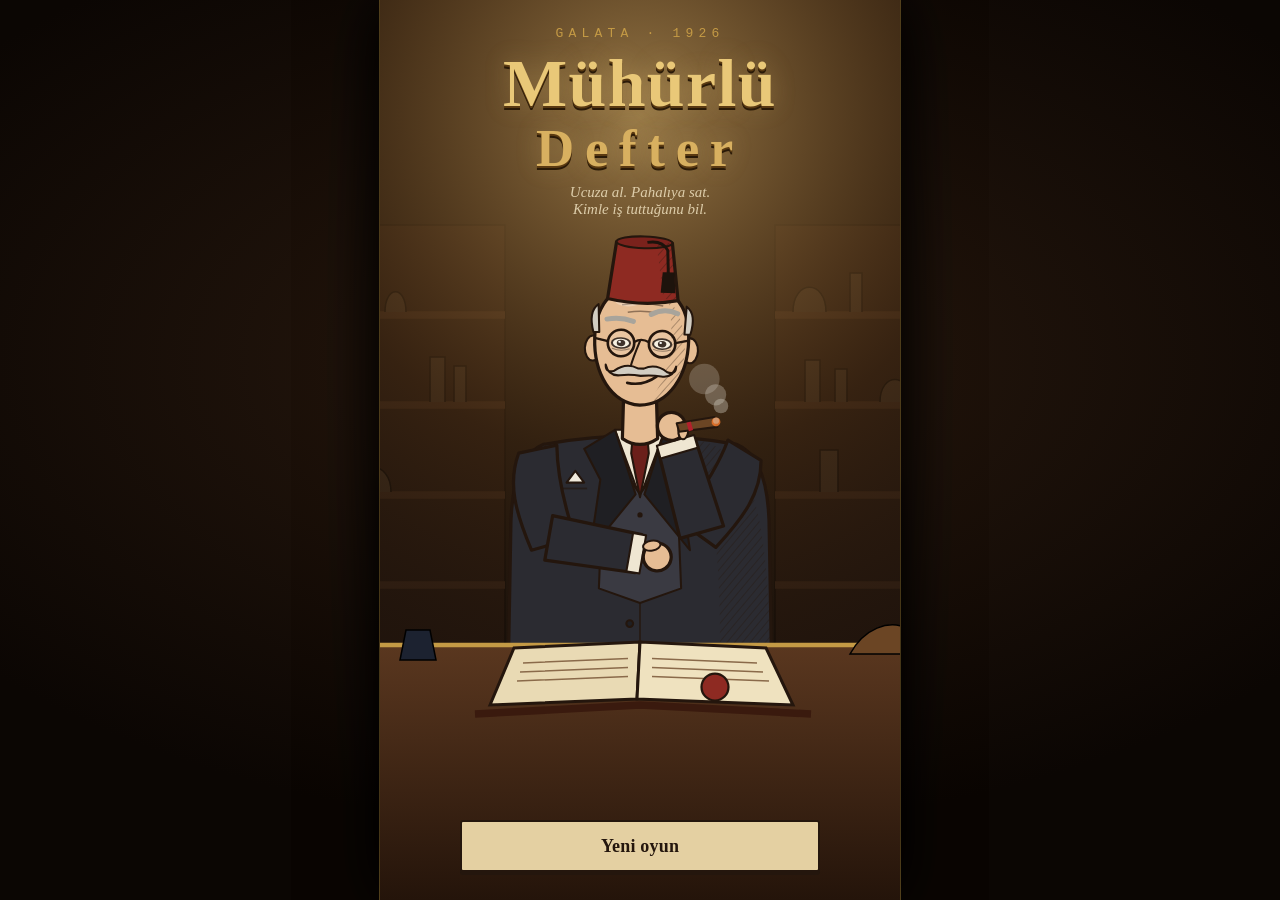
==== commit b288f057: "İnceleme oyunlarında bitiş durumu her oyuna ayrıldı Mihenk oyunu bittikten sonra süren parmak hareke" ====
--- a/index.html
+++ b/index.html
@@ -5,7 +5,7 @@
 <meta name="viewport" content="width=device-width, initial-scale=1, maximum-scale=1, user-scalable=no, viewport-fit=cover">
 <meta name="format-detection" content="telephone=no">
 <title>Mühürlü Defter</title>
-<link rel="stylesheet" href="style.css?v=4">
+<link rel="stylesheet" href="style.css?v=5">
 </head>
 <body>
 <svg width="0" height="0" style="position:absolute" aria-hidden="true">
@@ -111,17 +111,17 @@
   </div>
 </div>
 
-<script src="vo/manifest.js?v=4"></script>
-<script src="js/data.js?v=4"></script>
-<script src="js/econ.js?v=4"></script>
-<script src="js/audio.js?v=4"></script>
-<script src="js/art.js?v=4"></script>
-<script src="js/bench.js?v=4"></script>
-<script src="js/people.js?v=4"></script>
-<script src="js/shop.js?v=4"></script>
-<script src="js/town.js?v=4"></script>
-<script src="js/music.js?v=4"></script>
-<script src="js/auction.js?v=4"></script>
-<script src="js/game.js?v=4"></script>
+<script src="vo/manifest.js?v=5"></script>
+<script src="js/data.js?v=5"></script>
+<script src="js/econ.js?v=5"></script>
+<script src="js/audio.js?v=5"></script>
+<script src="js/art.js?v=5"></script>
+<script src="js/bench.js?v=5"></script>
+<script src="js/people.js?v=5"></script>
+<script src="js/shop.js?v=5"></script>
+<script src="js/town.js?v=5"></script>
+<script src="js/music.js?v=5"></script>
+<script src="js/auction.js?v=5"></script>
+<script src="js/game.js?v=5"></script>
 </body>
 </html>
--- a/style.css
+++ b/style.css
@@ -402,7 +402,7 @@
   color: #fff; background: #3d6a34; border: 1.5px solid var(--ink); animation: stampIn .3s both; pointer-events: none; }
 .flaw.bad { background: #8e2a22; }
 .flaw::after { content: ""; position: absolute; left: 50%; top: 100%; width: 8px; height: 8px; margin-left: -4px; border-radius: 50%; background: inherit; border: 1.5px solid var(--ink); transform: translateY(6px); }
-.rub-item { position: absolute; left: 25%; top: 6%; width: 50%; transition: transform .05s; pointer-events: none; }
+.rub-item { position: absolute; left: 25%; top: 6%; width: 50%; transition: transform .05s; pointer-events: none; z-index: 2; filter: drop-shadow(0 6px 6px rgba(0,0,0,.5)); }
 .rub-stone { position: absolute; left: 6%; right: 6%; bottom: 8%; width: 88%; height: 26%; }
 .cat-book { position: absolute; inset: 0; display: grid; grid-template-columns: 1fr 1fr; gap: 8px; padding: 10px;
   background: linear-gradient(90deg, #efe2bf 49.5%, #b9a07a 50%, #efe2bf 50.5%); }
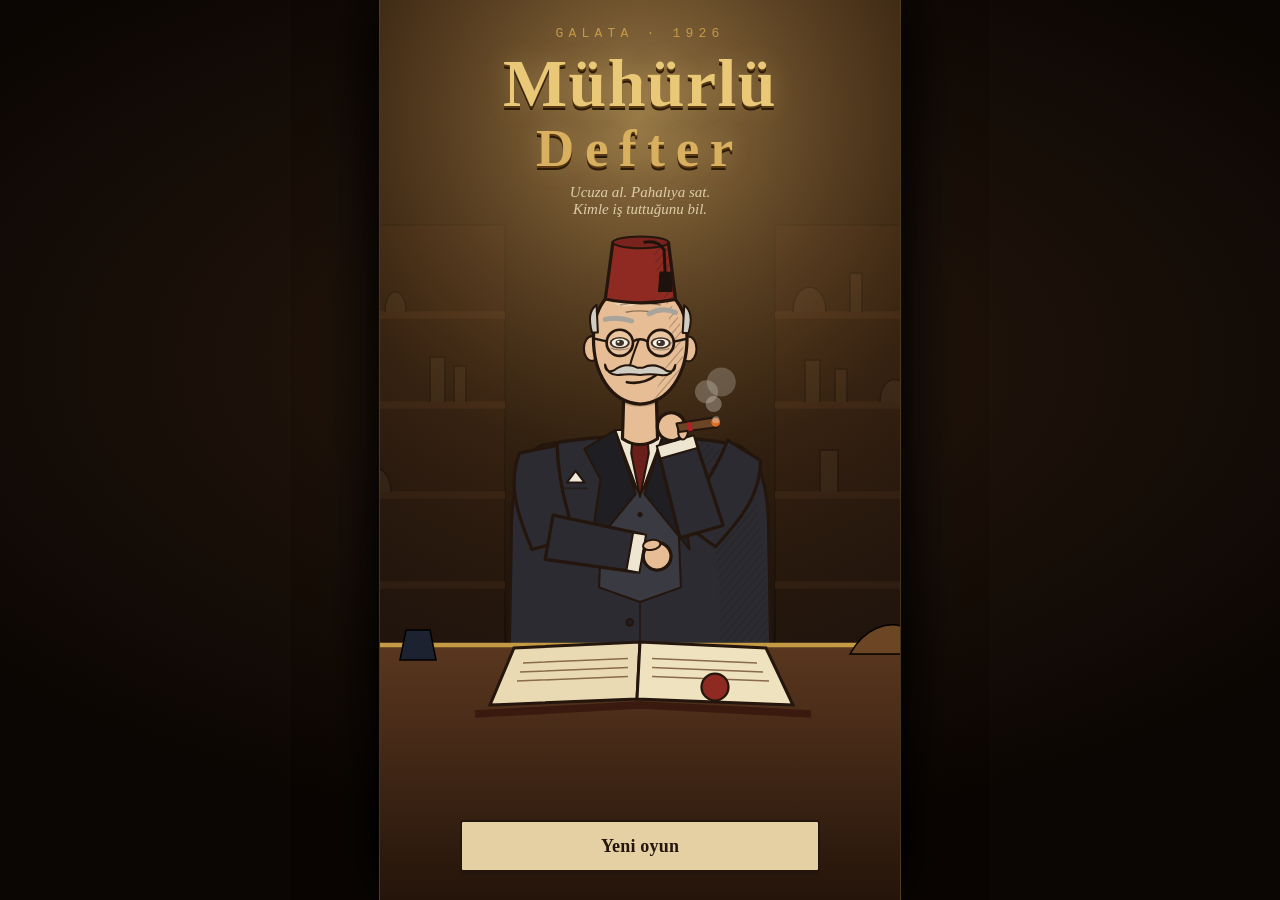
==== commit b7d7b8a7: "Yeni karakter sesleri: Despina, mezatçı, iade ve sipariş replikleri Co-Authored-By: Claude Opus 5.5 " ====
--- a/index.html
+++ b/index.html
@@ -5,7 +5,7 @@
 <meta name="viewport" content="width=device-width, initial-scale=1, maximum-scale=1, user-scalable=no, viewport-fit=cover">
 <meta name="format-detection" content="telephone=no">
 <title>Mühürlü Defter</title>
-<link rel="stylesheet" href="style.css?v=5">
+<link rel="stylesheet" href="style.css?v=6">
 </head>
 <body>
 <svg width="0" height="0" style="position:absolute" aria-hidden="true">
@@ -111,17 +111,17 @@
   </div>
 </div>
 
-<script src="vo/manifest.js?v=5"></script>
-<script src="js/data.js?v=5"></script>
-<script src="js/econ.js?v=5"></script>
-<script src="js/audio.js?v=5"></script>
-<script src="js/art.js?v=5"></script>
-<script src="js/bench.js?v=5"></script>
-<script src="js/people.js?v=5"></script>
-<script src="js/shop.js?v=5"></script>
-<script src="js/town.js?v=5"></script>
-<script src="js/music.js?v=5"></script>
-<script src="js/auction.js?v=5"></script>
-<script src="js/game.js?v=5"></script>
+<script src="vo/manifest.js?v=6"></script>
+<script src="js/data.js?v=6"></script>
+<script src="js/econ.js?v=6"></script>
+<script src="js/audio.js?v=6"></script>
+<script src="js/art.js?v=6"></script>
+<script src="js/bench.js?v=6"></script>
+<script src="js/people.js?v=6"></script>
+<script src="js/shop.js?v=6"></script>
+<script src="js/town.js?v=6"></script>
+<script src="js/music.js?v=6"></script>
+<script src="js/auction.js?v=6"></script>
+<script src="js/game.js?v=6"></script>
 </body>
 </html>
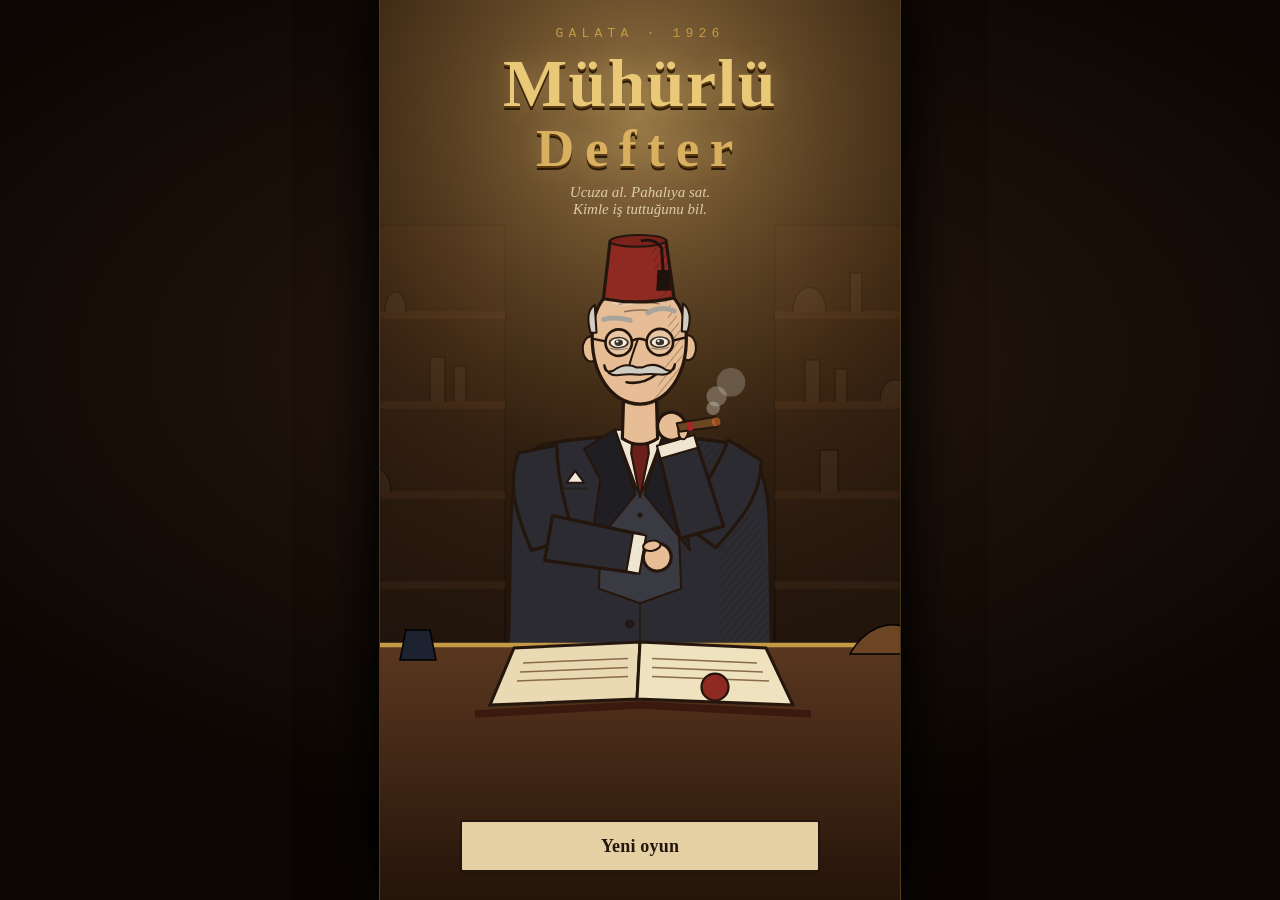
==== commit 795da33d: "GA4 analitik katmanı ve oyun olayları (kimlik girilene kadar kapalı) Co-Authored-By: Claude Opus 5.5" ====
--- a/index.html
+++ b/index.html
@@ -5,7 +5,7 @@
 <meta name="viewport" content="width=device-width, initial-scale=1, maximum-scale=1, user-scalable=no, viewport-fit=cover">
 <meta name="format-detection" content="telephone=no">
 <title>Mühürlü Defter</title>
-<link rel="stylesheet" href="style.css?v=6">
+<link rel="stylesheet" href="style.css?v=7">
 </head>
 <body>
 <svg width="0" height="0" style="position:absolute" aria-hidden="true">
@@ -111,17 +111,18 @@
   </div>
 </div>
 
-<script src="vo/manifest.js?v=6"></script>
-<script src="js/data.js?v=6"></script>
-<script src="js/econ.js?v=6"></script>
-<script src="js/audio.js?v=6"></script>
-<script src="js/art.js?v=6"></script>
-<script src="js/bench.js?v=6"></script>
-<script src="js/people.js?v=6"></script>
-<script src="js/shop.js?v=6"></script>
-<script src="js/town.js?v=6"></script>
-<script src="js/music.js?v=6"></script>
-<script src="js/auction.js?v=6"></script>
-<script src="js/game.js?v=6"></script>
+<script src="vo/manifest.js?v=7"></script>
+<script src="js/data.js?v=7"></script>
+<script src="js/analytics.js?v=7"></script>
+<script src="js/econ.js?v=7"></script>
+<script src="js/audio.js?v=7"></script>
+<script src="js/art.js?v=7"></script>
+<script src="js/bench.js?v=7"></script>
+<script src="js/people.js?v=7"></script>
+<script src="js/shop.js?v=7"></script>
+<script src="js/town.js?v=7"></script>
+<script src="js/music.js?v=7"></script>
+<script src="js/auction.js?v=7"></script>
+<script src="js/game.js?v=7"></script>
 </body>
 </html>
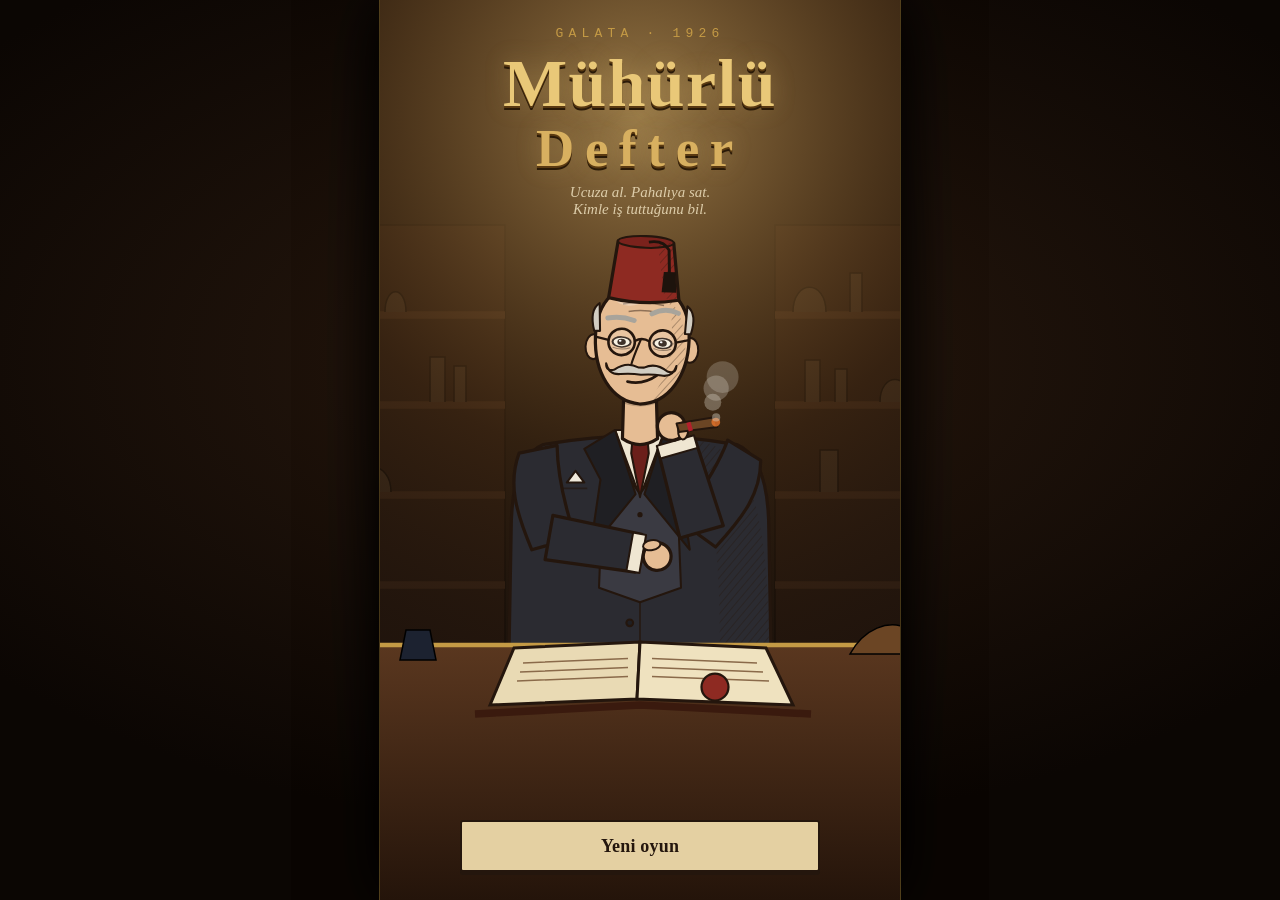
==== commit 9e447737: "GA4 ölçüm kimliği eklendi Co-Authored-By: Claude Opus 5.5 <noreply@anthropic.com>" ====
--- a/index.html
+++ b/index.html
@@ -5,7 +5,7 @@
 <meta name="viewport" content="width=device-width, initial-scale=1, maximum-scale=1, user-scalable=no, viewport-fit=cover">
 <meta name="format-detection" content="telephone=no">
 <title>Mühürlü Defter</title>
-<link rel="stylesheet" href="style.css?v=7">
+<link rel="stylesheet" href="style.css?v=8">
 </head>
 <body>
 <svg width="0" height="0" style="position:absolute" aria-hidden="true">
@@ -111,18 +111,18 @@
   </div>
 </div>
 
-<script src="vo/manifest.js?v=7"></script>
-<script src="js/data.js?v=7"></script>
-<script src="js/analytics.js?v=7"></script>
-<script src="js/econ.js?v=7"></script>
-<script src="js/audio.js?v=7"></script>
-<script src="js/art.js?v=7"></script>
-<script src="js/bench.js?v=7"></script>
-<script src="js/people.js?v=7"></script>
-<script src="js/shop.js?v=7"></script>
-<script src="js/town.js?v=7"></script>
-<script src="js/music.js?v=7"></script>
-<script src="js/auction.js?v=7"></script>
-<script src="js/game.js?v=7"></script>
+<script src="vo/manifest.js?v=8"></script>
+<script src="js/data.js?v=8"></script>
+<script src="js/analytics.js?v=8"></script>
+<script src="js/econ.js?v=8"></script>
+<script src="js/audio.js?v=8"></script>
+<script src="js/art.js?v=8"></script>
+<script src="js/bench.js?v=8"></script>
+<script src="js/people.js?v=8"></script>
+<script src="js/shop.js?v=8"></script>
+<script src="js/town.js?v=8"></script>
+<script src="js/music.js?v=8"></script>
+<script src="js/auction.js?v=8"></script>
+<script src="js/game.js?v=8"></script>
 </body>
 </html>
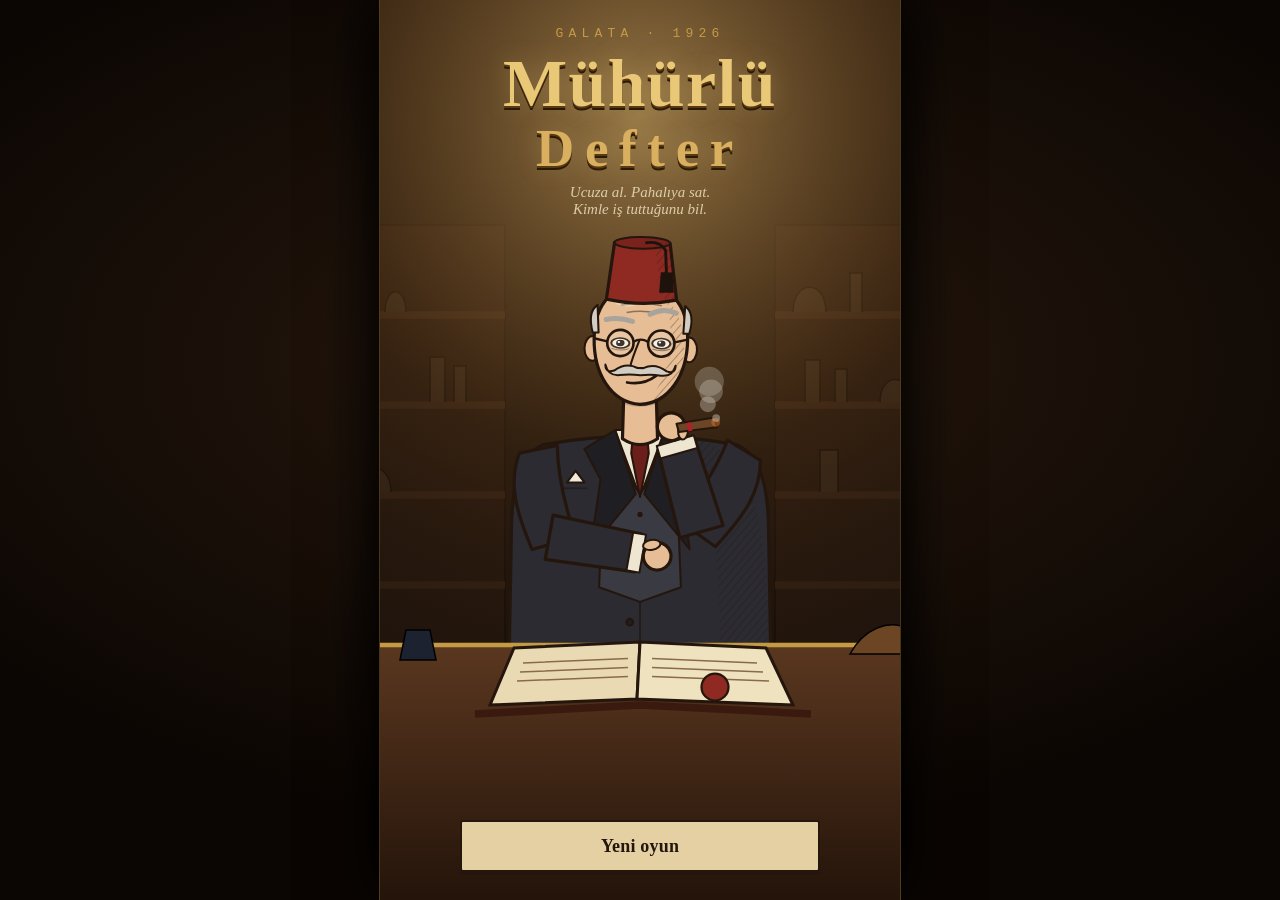
==== commit b6a952d7: "Karakter sesleri ElevenLabs v4 ile yenilendi, gizlilik sayfası Her karakter için etiketli Türkçe küt" ====
--- a/index.html
+++ b/index.html
@@ -5,7 +5,7 @@
 <meta name="viewport" content="width=device-width, initial-scale=1, maximum-scale=1, user-scalable=no, viewport-fit=cover">
 <meta name="format-detection" content="telephone=no">
 <title>Mühürlü Defter</title>
-<link rel="stylesheet" href="style.css?v=8">
+<link rel="stylesheet" href="style.css?v=9">
 </head>
 <body>
 <svg width="0" height="0" style="position:absolute" aria-hidden="true">
@@ -111,18 +111,18 @@
   </div>
 </div>
 
-<script src="vo/manifest.js?v=8"></script>
-<script src="js/data.js?v=8"></script>
-<script src="js/analytics.js?v=8"></script>
-<script src="js/econ.js?v=8"></script>
-<script src="js/audio.js?v=8"></script>
-<script src="js/art.js?v=8"></script>
-<script src="js/bench.js?v=8"></script>
-<script src="js/people.js?v=8"></script>
-<script src="js/shop.js?v=8"></script>
-<script src="js/town.js?v=8"></script>
-<script src="js/music.js?v=8"></script>
-<script src="js/auction.js?v=8"></script>
-<script src="js/game.js?v=8"></script>
+<script src="vo/manifest.js?v=9"></script>
+<script src="js/data.js?v=9"></script>
+<script src="js/analytics.js?v=9"></script>
+<script src="js/econ.js?v=9"></script>
+<script src="js/audio.js?v=9"></script>
+<script src="js/art.js?v=9"></script>
+<script src="js/bench.js?v=9"></script>
+<script src="js/people.js?v=9"></script>
+<script src="js/shop.js?v=9"></script>
+<script src="js/town.js?v=9"></script>
+<script src="js/music.js?v=9"></script>
+<script src="js/auction.js?v=9"></script>
+<script src="js/game.js?v=9"></script>
 </body>
 </html>
